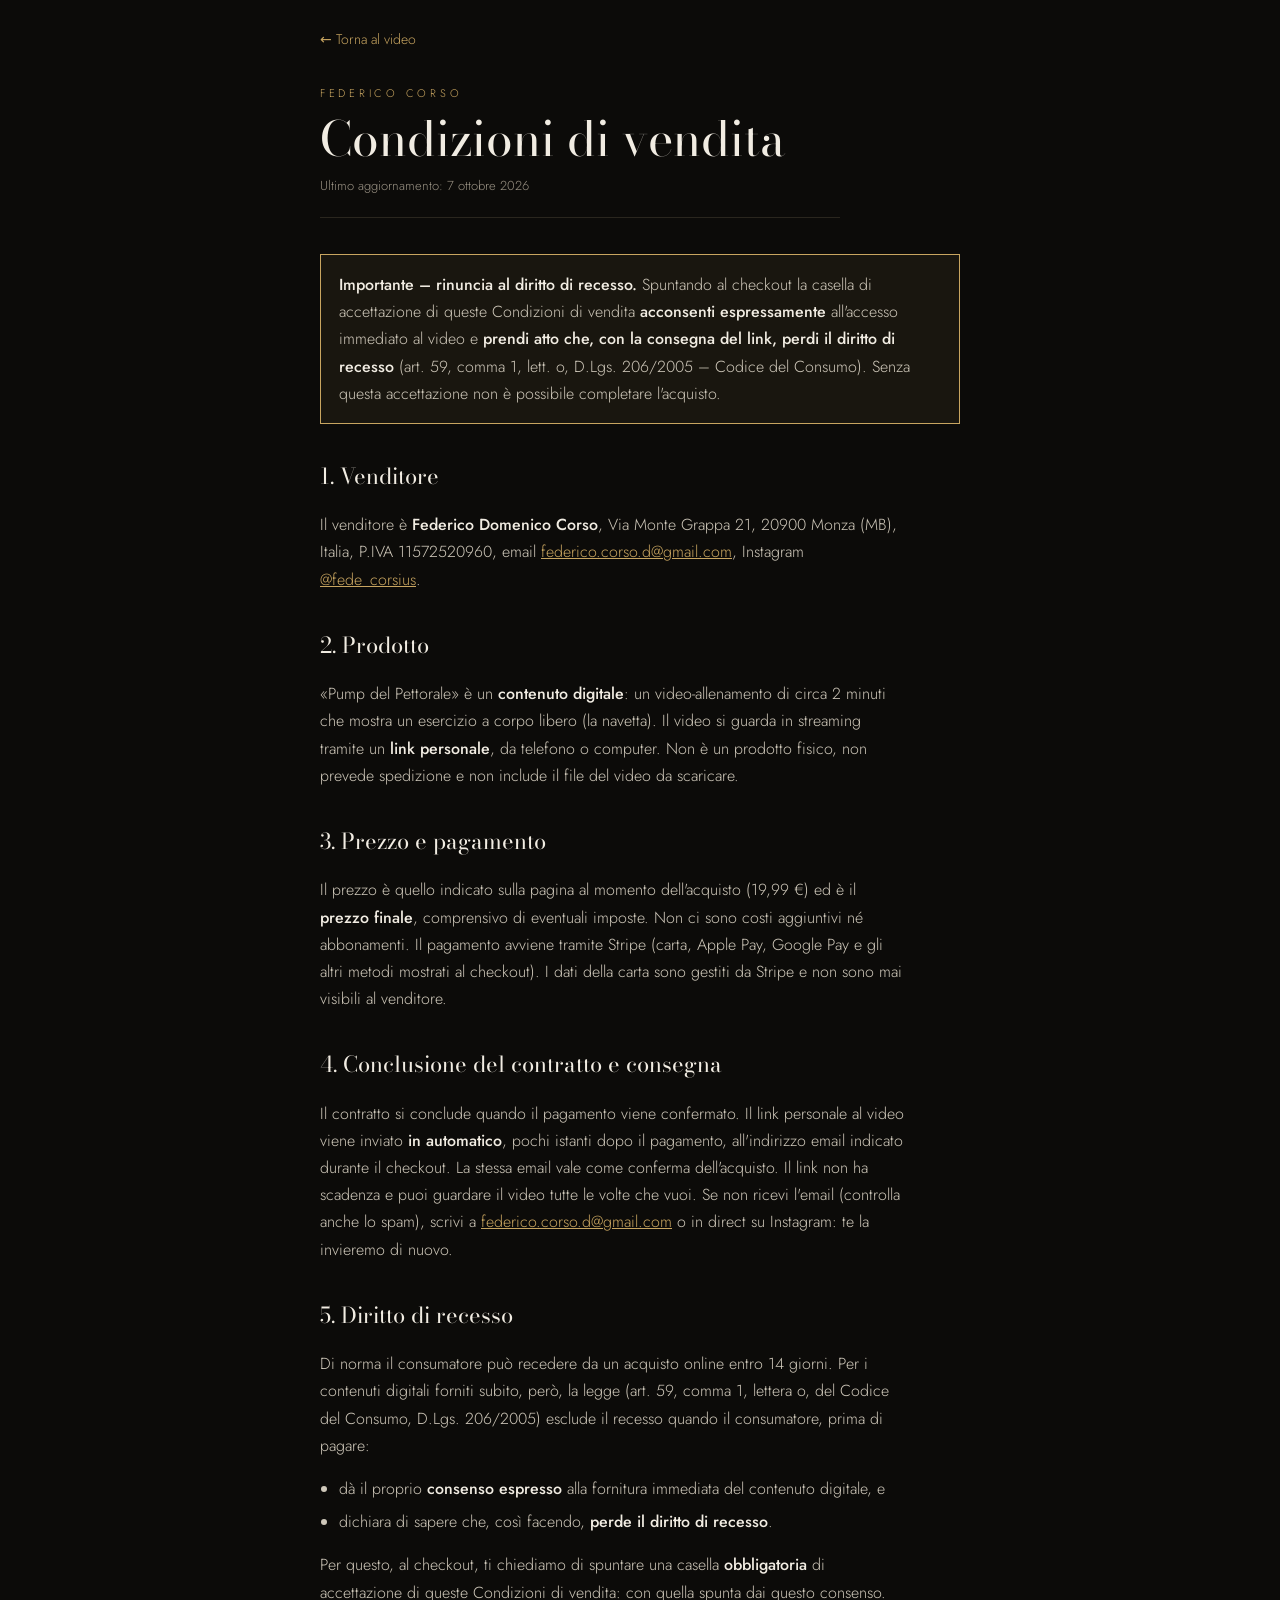
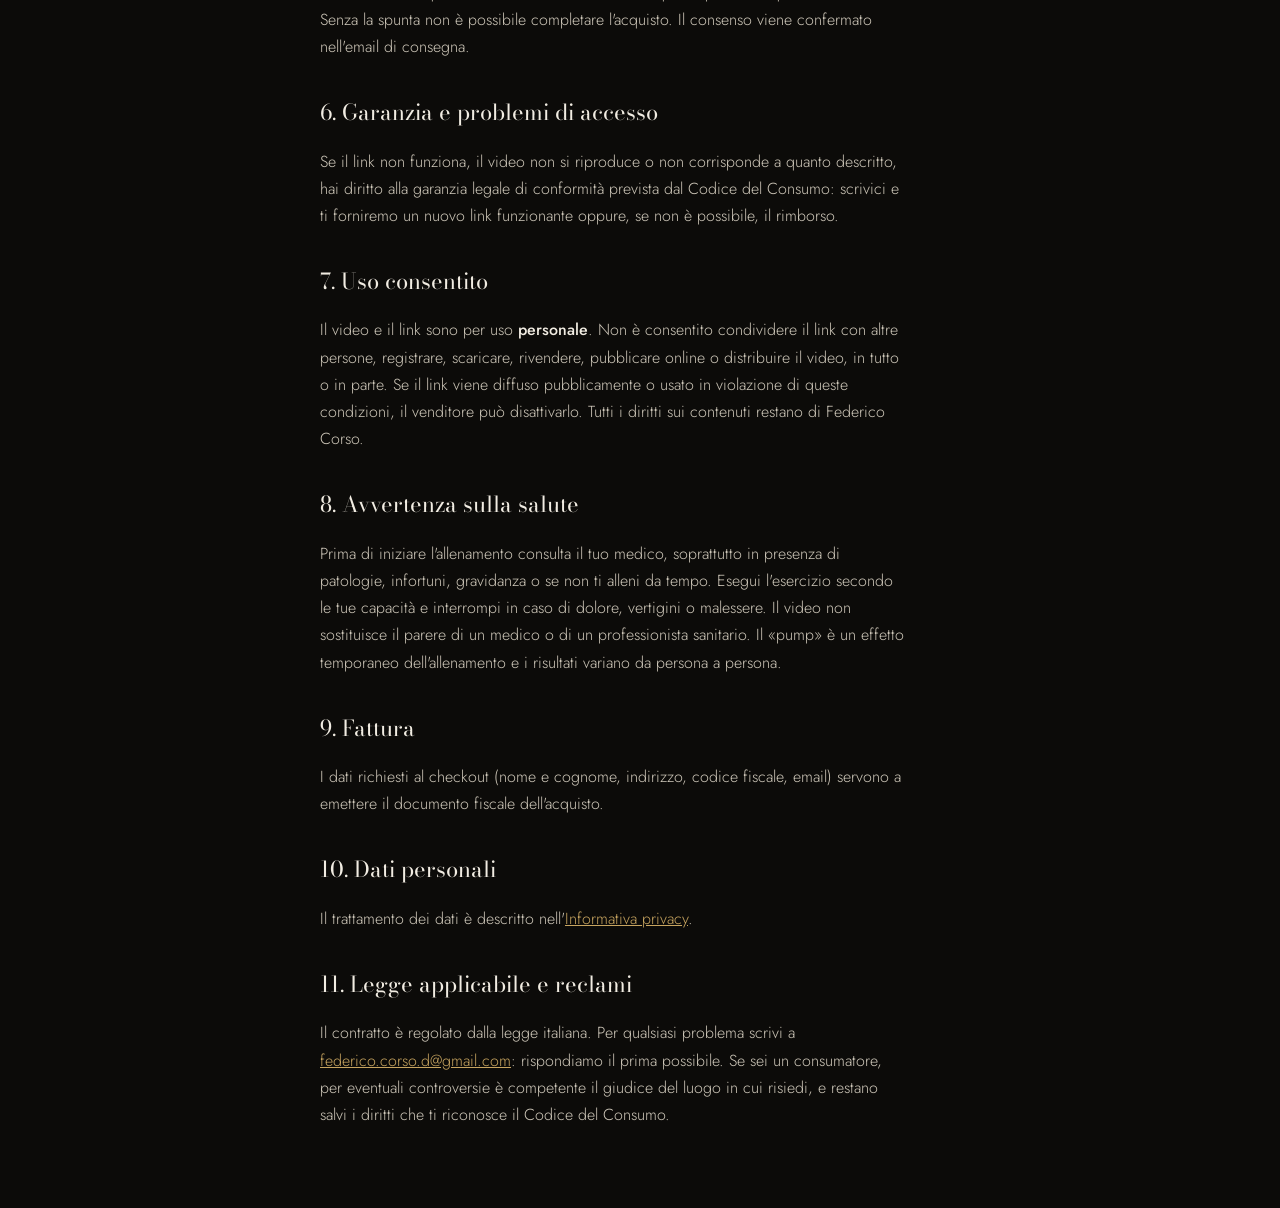
==== condizioni.html @ fdc066a7 "Pagina di vendita PUMP DEL PETTORALE, condizioni e privacy Co-Authored-By: Claude Opus 5.5 <noreply@" ====
<!doctype html>
<html lang="it">
<head>
<meta charset="utf-8">
<meta name="viewport" content="width=device-width, initial-scale=1, viewport-fit=cover">
<title>Condizioni di vendita – Pump del Pettorale</title>
<link rel="stylesheet" href="fonts/fonts.css">
<link rel="stylesheet" href="legale.css">
</head>
<body>
<main class="wrap">
  <p class="back"><a href="./">← Torna al video</a></p>
  <p class="eyebrow">Federico Corso</p>
  <h1>Condizioni di vendita</h1>
  <p class="updated">Ultimo aggiornamento: 7 ottobre 2026</p>

  <div class="avviso" role="note">
    <p><strong>Importante – rinuncia al diritto di recesso.</strong> Spuntando al checkout la casella di accettazione di queste Condizioni di vendita <strong>acconsenti espressamente</strong> all'accesso immediato al video e <strong>prendi atto che, con la consegna del link, perdi il diritto di recesso</strong> (art. 59, comma 1, lett. o, D.Lgs. 206/2005 – Codice del Consumo). Senza questa accettazione non è possibile completare l'acquisto.</p>
  </div>

  <h2>1. Venditore</h2>
  <p>Il venditore è <strong>Federico Domenico Corso</strong>, Via Monte Grappa 21, 20900 Monza (MB), Italia, P.IVA 11572520960, email <a href="mailto:federico.corso.d@gmail.com">federico.corso.d@gmail.com</a>, Instagram <a href="https://www.instagram.com/fede_corsius/" target="_blank" rel="noopener">@fede_corsius</a>.</p>

  <h2>2. Prodotto</h2>
  <p>«Pump del Pettorale» è un <strong>contenuto digitale</strong>: un video-allenamento di circa 2 minuti che mostra un esercizio a corpo libero (la navetta). Il video si guarda in streaming tramite un <strong>link personale</strong>, da telefono o computer. Non è un prodotto fisico, non prevede spedizione e non include il file del video da scaricare.</p>

  <h2>3. Prezzo e pagamento</h2>
  <p>Il prezzo è quello indicato sulla pagina al momento dell'acquisto (19,99 €) ed è il <strong>prezzo finale</strong>, comprensivo di eventuali imposte. Non ci sono costi aggiuntivi né abbonamenti. Il pagamento avviene tramite Stripe (carta, Apple Pay, Google Pay e gli altri metodi mostrati al checkout). I dati della carta sono gestiti da Stripe e non sono mai visibili al venditore.</p>

  <h2>4. Conclusione del contratto e consegna</h2>
  <p>Il contratto si conclude quando il pagamento viene confermato. Il link personale al video viene inviato <strong>in automatico</strong>, pochi istanti dopo il pagamento, all'indirizzo email indicato durante il checkout. La stessa email vale come conferma dell'acquisto. Il link non ha scadenza e puoi guardare il video tutte le volte che vuoi. Se non ricevi l'email (controlla anche lo spam), scrivi a <a href="mailto:federico.corso.d@gmail.com">federico.corso.d@gmail.com</a> o in direct su Instagram: te la invieremo di nuovo.</p>

  <h2>5. Diritto di recesso</h2>
  <p>Di norma il consumatore può recedere da un acquisto online entro 14 giorni. Per i contenuti digitali forniti subito, però, la legge (art. 59, comma 1, lettera o, del Codice del Consumo, D.Lgs. 206/2005) esclude il recesso quando il consumatore, prima di pagare:</p>
  <ul>
    <li>dà il proprio <strong>consenso espresso</strong> alla fornitura immediata del contenuto digitale, e</li>
    <li>dichiara di sapere che, così facendo, <strong>perde il diritto di recesso</strong>.</li>
  </ul>
  <p>Per questo, al checkout, ti chiediamo di spuntare una casella <strong>obbligatoria</strong> di accettazione di queste Condizioni di vendita: con quella spunta dai questo consenso. Senza la spunta non è possibile completare l'acquisto. Il consenso viene confermato nell'email di consegna.</p>

  <h2>6. Garanzia e problemi di accesso</h2>
  <p>Se il link non funziona, il video non si riproduce o non corrisponde a quanto descritto, hai diritto alla garanzia legale di conformità prevista dal Codice del Consumo: scrivici e ti forniremo un nuovo link funzionante oppure, se non è possibile, il rimborso.</p>

  <h2>7. Uso consentito</h2>
  <p>Il video e il link sono per uso <strong>personale</strong>. Non è consentito condividere il link con altre persone, registrare, scaricare, rivendere, pubblicare online o distribuire il video, in tutto o in parte. Se il link viene diffuso pubblicamente o usato in violazione di queste condizioni, il venditore può disattivarlo. Tutti i diritti sui contenuti restano di Federico Corso.</p>

  <h2>8. Avvertenza sulla salute</h2>
  <p>Prima di iniziare l'allenamento consulta il tuo medico, soprattutto in presenza di patologie, infortuni, gravidanza o se non ti alleni da tempo. Esegui l'esercizio secondo le tue capacità e interrompi in caso di dolore, vertigini o malessere. Il video non sostituisce il parere di un medico o di un professionista sanitario. Il «pump» è un effetto temporaneo dell'allenamento e i risultati variano da persona a persona.</p>

  <h2>9. Fattura</h2>
  <p>I dati richiesti al checkout (nome e cognome, indirizzo, codice fiscale, email) servono a emettere il documento fiscale dell'acquisto.</p>

  <h2>10. Dati personali</h2>
  <p>Il trattamento dei dati è descritto nell'<a href="privacy.html">Informativa privacy</a>.</p>

  <h2>11. Legge applicabile e reclami</h2>
  <p>Il contratto è regolato dalla legge italiana. Per qualsiasi problema scrivi a <a href="mailto:federico.corso.d@gmail.com">federico.corso.d@gmail.com</a>: rispondiamo il prima possibile. Se sei un consumatore, per eventuali controversie è competente il giudice del luogo in cui risiedi, e restano salvi i diritti che ti riconosce il Codice del Consumo.</p>
</main>
</body>
</html>
---- fonts/fonts.css ----
/* Font ospitati sul sito (niente richieste ai server di Google). Licenza: SIL Open Font License. */
@font-face { font-family: 'Bodoni Moda'; font-style: normal; font-weight: 400 500; font-display: swap; src: url(bodoni-moda.woff2) format('woff2'); }
@font-face { font-family: 'Bodoni Moda'; font-style: italic; font-weight: 400; font-display: swap; src: url(bodoni-moda-italic.woff2) format('woff2'); }
@font-face { font-family: 'Jost'; font-style: normal; font-weight: 300 500; font-display: swap; src: url(jost.woff2) format('woff2'); }
---- legale.css ----
/* Stile delle pagine legali: stessi colori e caratteri della pagina principale. */
:root {
  color-scheme: dark;
  --ink: #0c0b09;
  --line: #2a261e;
  --gold: #c8a560;
  --ivory: #f1ece2;
  --text: #cfc8ba;
  --muted: #9a9284;
  --display: "Bodoni Moda", "Didot", "Bodoni 72", Georgia, serif;
  --body: "Jost", "Futura", "Century Gothic", system-ui, sans-serif;
}
* { box-sizing: border-box; }
html, body { background: var(--ink); }
body {
  margin: 0;
  color: var(--text);
  font-family: var(--body);
  font-weight: 300;
  font-size: 16px;
  line-height: 1.7;
  padding-inline: 20px;
  -webkit-font-smoothing: antialiased;
}
.wrap { max-width: 640px; margin: 0 auto; padding-block: 28px 64px; }
a { color: var(--gold); }
a:focus-visible { outline: 2px solid var(--gold); outline-offset: 2px; }
.back { margin: 0 0 32px; font-size: 14px; }
.back a { text-decoration: none; }
.eyebrow { font-size: 11px; letter-spacing: .34em; text-transform: uppercase; color: var(--gold); margin: 0 0 12px; }
h1 { font-family: var(--display); font-weight: 400; color: var(--ivory); font-size: clamp(34px, 8vw, 48px); line-height: 1.05; margin: 0 0 10px; text-wrap: balance; }
.updated { font-size: 13px; color: var(--muted); margin: 0 0 36px; padding-bottom: 20px; border-bottom: 1px solid var(--line); }
h2 { font-family: var(--display); font-weight: 400; color: var(--ivory); font-size: 22px; margin: 34px 0 10px; }
p, li { max-width: 65ch; }
ul { padding-left: 1.2em; }
li { margin-bottom: 6px; }
strong { color: var(--ivory); font-weight: 500; }
.avviso { border: 1px solid var(--gold); padding: 16px 18px; margin: 0 0 8px; background: rgba(200, 165, 96, .07); }
.avviso p { margin: 0; }
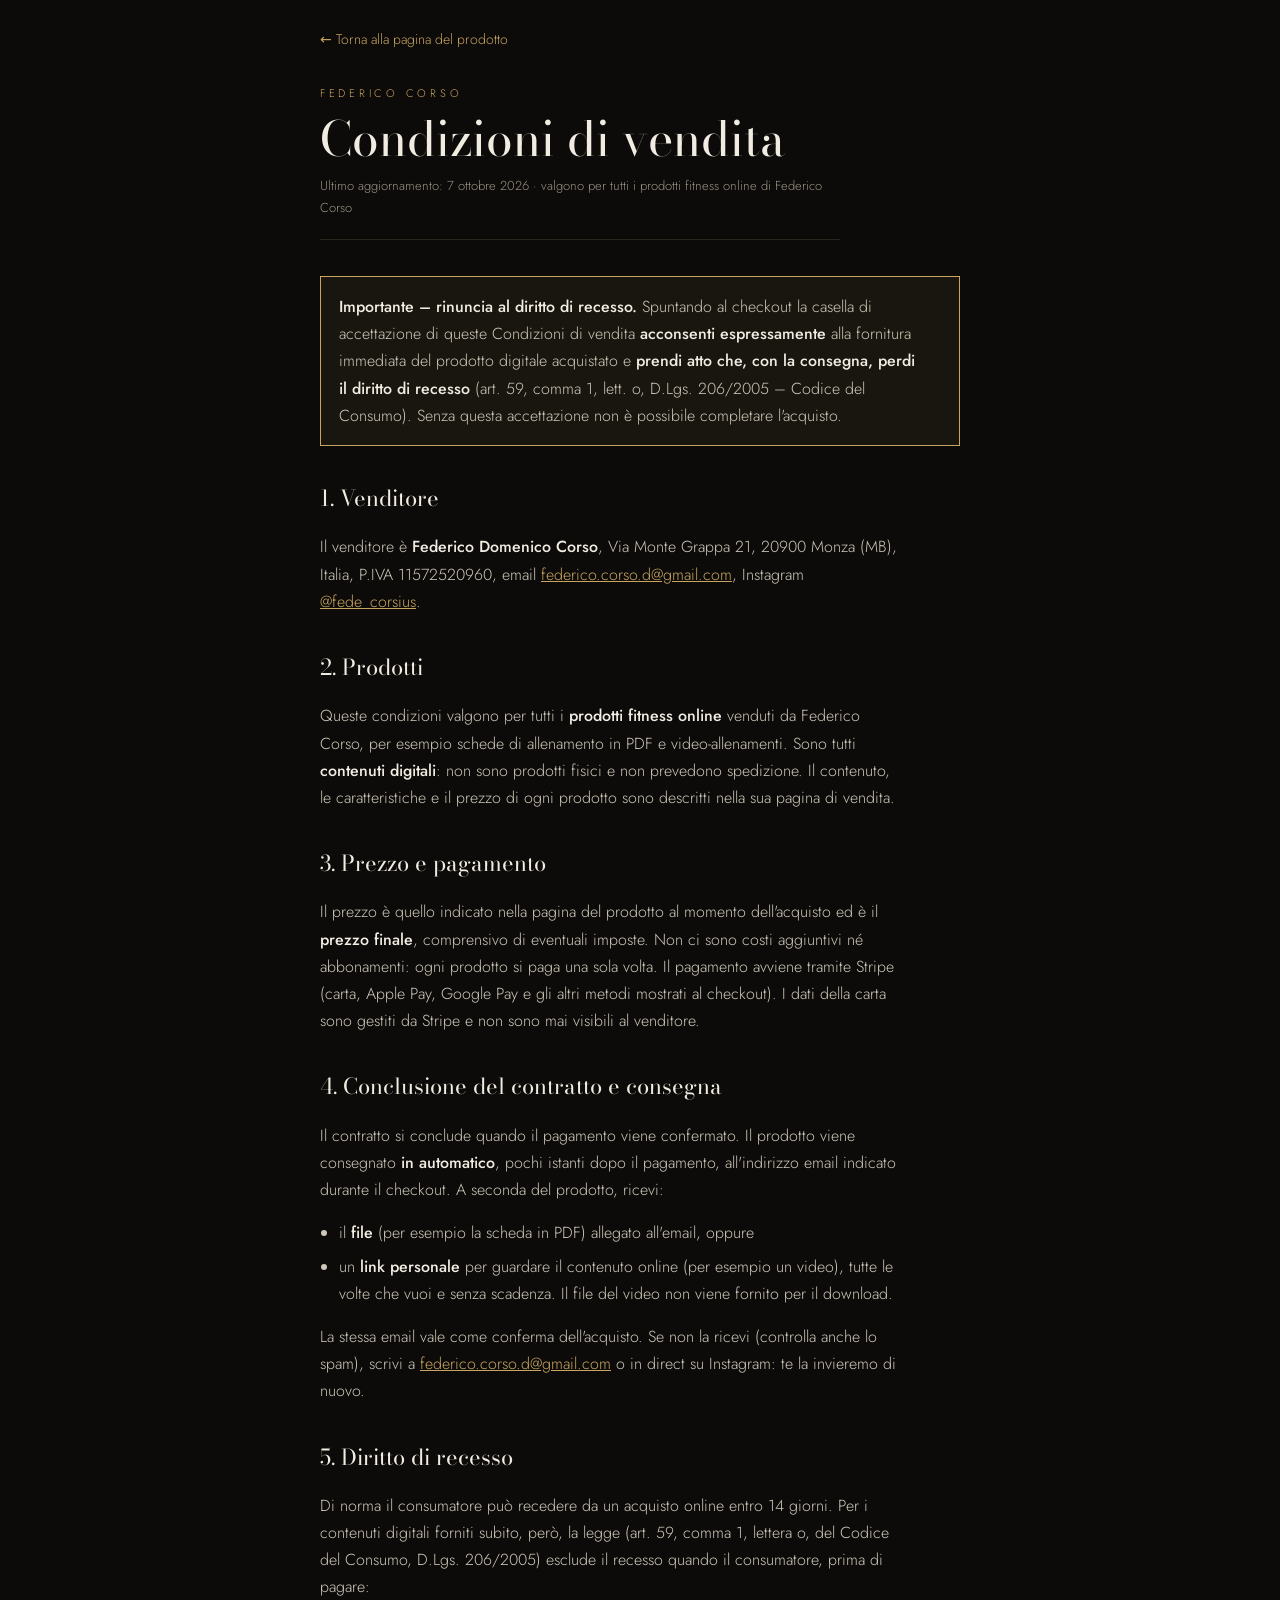
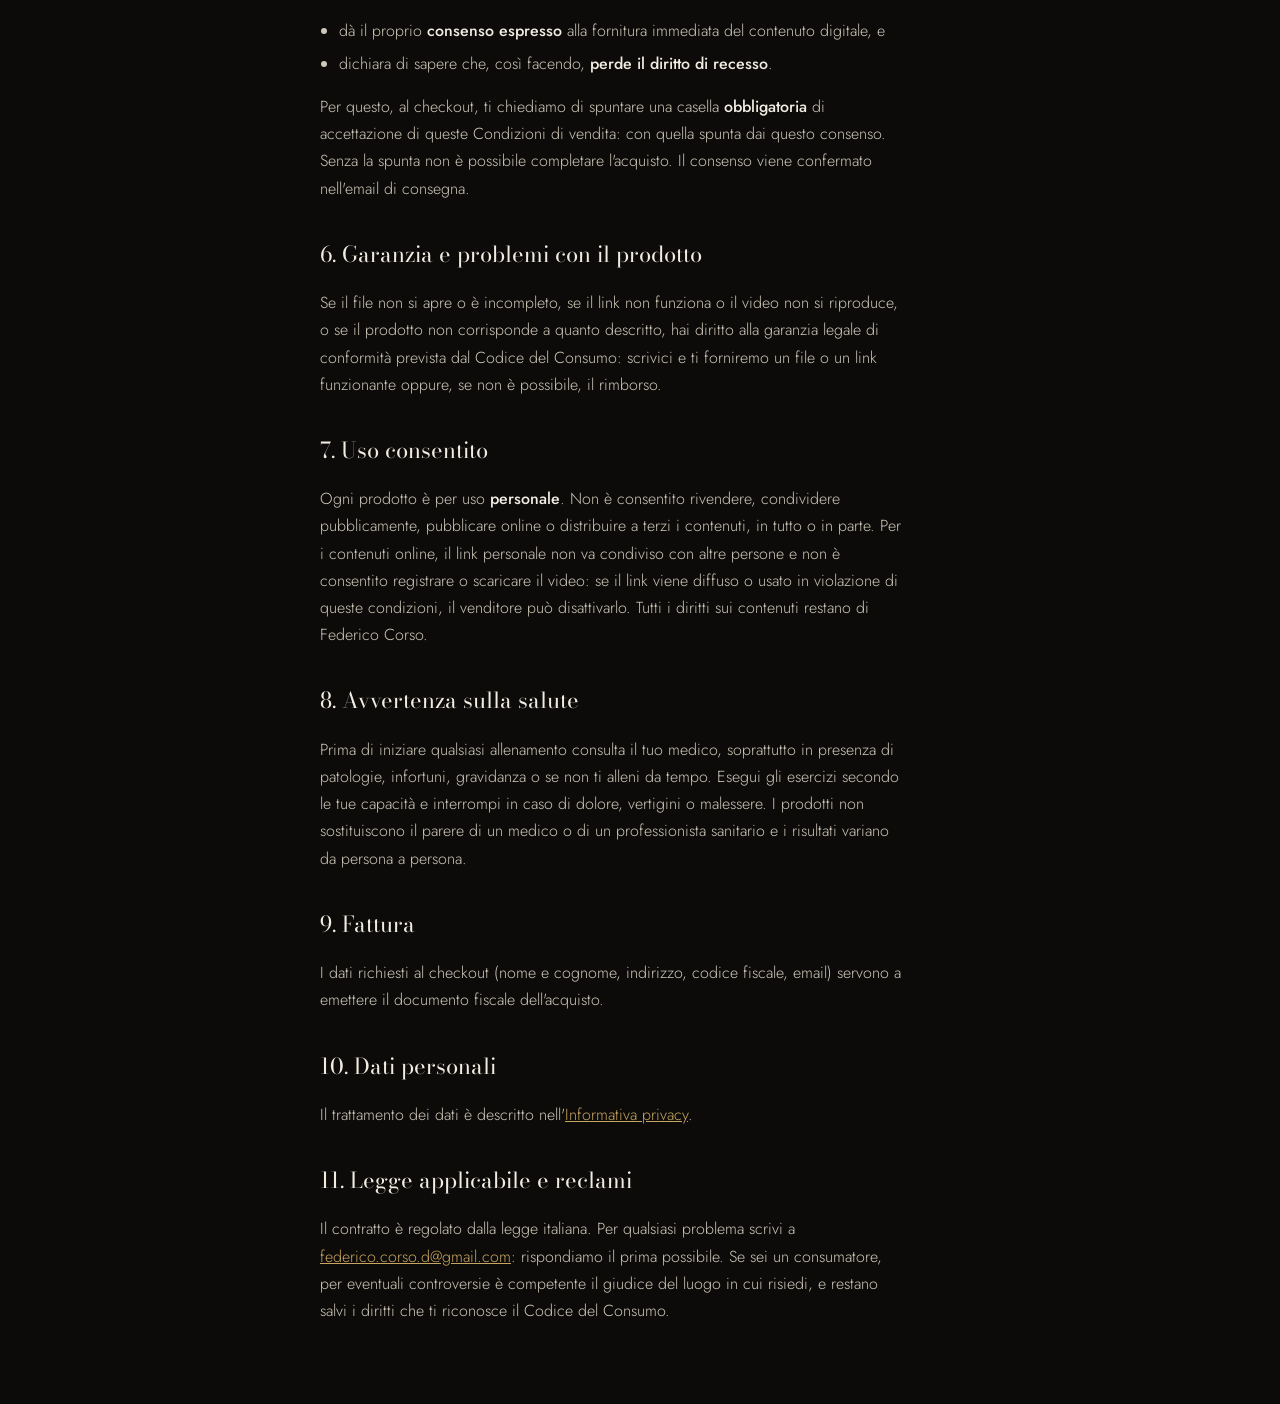
==== commit d36868f8: "Condizioni e privacy generiche per tutti i prodotti fitness online Co-Authored-By: Claude Opus 5.5 <" ====
--- a/condizioni.html
+++ b/condizioni.html
@@ -3,32 +3,37 @@
 <head>
 <meta charset="utf-8">
 <meta name="viewport" content="width=device-width, initial-scale=1, viewport-fit=cover">
-<title>Condizioni di vendita – Pump del Pettorale</title>
+<title>Condizioni di vendita – Federico Corso</title>
 <link rel="stylesheet" href="fonts/fonts.css">
 <link rel="stylesheet" href="legale.css">
 </head>
 <body>
 <main class="wrap">
-  <p class="back"><a href="./">← Torna al video</a></p>
+  <p class="back"><a href="./">← Torna alla pagina del prodotto</a></p>
   <p class="eyebrow">Federico Corso</p>
   <h1>Condizioni di vendita</h1>
-  <p class="updated">Ultimo aggiornamento: 7 ottobre 2026</p>
+  <p class="updated">Ultimo aggiornamento: 7 ottobre 2026 · valgono per tutti i prodotti fitness online di Federico Corso</p>
 
   <div class="avviso" role="note">
-    <p><strong>Importante – rinuncia al diritto di recesso.</strong> Spuntando al checkout la casella di accettazione di queste Condizioni di vendita <strong>acconsenti espressamente</strong> all'accesso immediato al video e <strong>prendi atto che, con la consegna del link, perdi il diritto di recesso</strong> (art. 59, comma 1, lett. o, D.Lgs. 206/2005 – Codice del Consumo). Senza questa accettazione non è possibile completare l'acquisto.</p>
+    <p><strong>Importante – rinuncia al diritto di recesso.</strong> Spuntando al checkout la casella di accettazione di queste Condizioni di vendita <strong>acconsenti espressamente</strong> alla fornitura immediata del prodotto digitale acquistato e <strong>prendi atto che, con la consegna, perdi il diritto di recesso</strong> (art. 59, comma 1, lett. o, D.Lgs. 206/2005 – Codice del Consumo). Senza questa accettazione non è possibile completare l'acquisto.</p>
   </div>
 
   <h2>1. Venditore</h2>
   <p>Il venditore è <strong>Federico Domenico Corso</strong>, Via Monte Grappa 21, 20900 Monza (MB), Italia, P.IVA 11572520960, email <a href="mailto:federico.corso.d@gmail.com">federico.corso.d@gmail.com</a>, Instagram <a href="https://www.instagram.com/fede_corsius/" target="_blank" rel="noopener">@fede_corsius</a>.</p>
 
-  <h2>2. Prodotto</h2>
-  <p>«Pump del Pettorale» è un <strong>contenuto digitale</strong>: un video-allenamento di circa 2 minuti che mostra un esercizio a corpo libero (la navetta). Il video si guarda in streaming tramite un <strong>link personale</strong>, da telefono o computer. Non è un prodotto fisico, non prevede spedizione e non include il file del video da scaricare.</p>
+  <h2>2. Prodotti</h2>
+  <p>Queste condizioni valgono per tutti i <strong>prodotti fitness online</strong> venduti da Federico Corso, per esempio schede di allenamento in PDF e video-allenamenti. Sono tutti <strong>contenuti digitali</strong>: non sono prodotti fisici e non prevedono spedizione. Il contenuto, le caratteristiche e il prezzo di ogni prodotto sono descritti nella sua pagina di vendita.</p>
 
   <h2>3. Prezzo e pagamento</h2>
-  <p>Il prezzo è quello indicato sulla pagina al momento dell'acquisto (19,99 €) ed è il <strong>prezzo finale</strong>, comprensivo di eventuali imposte. Non ci sono costi aggiuntivi né abbonamenti. Il pagamento avviene tramite Stripe (carta, Apple Pay, Google Pay e gli altri metodi mostrati al checkout). I dati della carta sono gestiti da Stripe e non sono mai visibili al venditore.</p>
+  <p>Il prezzo è quello indicato nella pagina del prodotto al momento dell'acquisto ed è il <strong>prezzo finale</strong>, comprensivo di eventuali imposte. Non ci sono costi aggiuntivi né abbonamenti: ogni prodotto si paga una sola volta. Il pagamento avviene tramite Stripe (carta, Apple Pay, Google Pay e gli altri metodi mostrati al checkout). I dati della carta sono gestiti da Stripe e non sono mai visibili al venditore.</p>
 
   <h2>4. Conclusione del contratto e consegna</h2>
-  <p>Il contratto si conclude quando il pagamento viene confermato. Il link personale al video viene inviato <strong>in automatico</strong>, pochi istanti dopo il pagamento, all'indirizzo email indicato durante il checkout. La stessa email vale come conferma dell'acquisto. Il link non ha scadenza e puoi guardare il video tutte le volte che vuoi. Se non ricevi l'email (controlla anche lo spam), scrivi a <a href="mailto:federico.corso.d@gmail.com">federico.corso.d@gmail.com</a> o in direct su Instagram: te la invieremo di nuovo.</p>
+  <p>Il contratto si conclude quando il pagamento viene confermato. Il prodotto viene consegnato <strong>in automatico</strong>, pochi istanti dopo il pagamento, all'indirizzo email indicato durante il checkout. A seconda del prodotto, ricevi:</p>
+  <ul>
+    <li>il <strong>file</strong> (per esempio la scheda in PDF) allegato all'email, oppure</li>
+    <li>un <strong>link personale</strong> per guardare il contenuto online (per esempio un video), tutte le volte che vuoi e senza scadenza. Il file del video non viene fornito per il download.</li>
+  </ul>
+  <p>La stessa email vale come conferma dell'acquisto. Se non la ricevi (controlla anche lo spam), scrivi a <a href="mailto:federico.corso.d@gmail.com">federico.corso.d@gmail.com</a> o in direct su Instagram: te la invieremo di nuovo.</p>
 
   <h2>5. Diritto di recesso</h2>
   <p>Di norma il consumatore può recedere da un acquisto online entro 14 giorni. Per i contenuti digitali forniti subito, però, la legge (art. 59, comma 1, lettera o, del Codice del Consumo, D.Lgs. 206/2005) esclude il recesso quando il consumatore, prima di pagare:</p>
@@ -38,14 +43,14 @@
   </ul>
   <p>Per questo, al checkout, ti chiediamo di spuntare una casella <strong>obbligatoria</strong> di accettazione di queste Condizioni di vendita: con quella spunta dai questo consenso. Senza la spunta non è possibile completare l'acquisto. Il consenso viene confermato nell'email di consegna.</p>
 
-  <h2>6. Garanzia e problemi di accesso</h2>
-  <p>Se il link non funziona, il video non si riproduce o non corrisponde a quanto descritto, hai diritto alla garanzia legale di conformità prevista dal Codice del Consumo: scrivici e ti forniremo un nuovo link funzionante oppure, se non è possibile, il rimborso.</p>
+  <h2>6. Garanzia e problemi con il prodotto</h2>
+  <p>Se il file non si apre o è incompleto, se il link non funziona o il video non si riproduce, o se il prodotto non corrisponde a quanto descritto, hai diritto alla garanzia legale di conformità prevista dal Codice del Consumo: scrivici e ti forniremo un file o un link funzionante oppure, se non è possibile, il rimborso.</p>
 
   <h2>7. Uso consentito</h2>
-  <p>Il video e il link sono per uso <strong>personale</strong>. Non è consentito condividere il link con altre persone, registrare, scaricare, rivendere, pubblicare online o distribuire il video, in tutto o in parte. Se il link viene diffuso pubblicamente o usato in violazione di queste condizioni, il venditore può disattivarlo. Tutti i diritti sui contenuti restano di Federico Corso.</p>
+  <p>Ogni prodotto è per uso <strong>personale</strong>. Non è consentito rivendere, condividere pubblicamente, pubblicare online o distribuire a terzi i contenuti, in tutto o in parte. Per i contenuti online, il link personale non va condiviso con altre persone e non è consentito registrare o scaricare il video: se il link viene diffuso o usato in violazione di queste condizioni, il venditore può disattivarlo. Tutti i diritti sui contenuti restano di Federico Corso.</p>
 
   <h2>8. Avvertenza sulla salute</h2>
-  <p>Prima di iniziare l'allenamento consulta il tuo medico, soprattutto in presenza di patologie, infortuni, gravidanza o se non ti alleni da tempo. Esegui l'esercizio secondo le tue capacità e interrompi in caso di dolore, vertigini o malessere. Il video non sostituisce il parere di un medico o di un professionista sanitario. Il «pump» è un effetto temporaneo dell'allenamento e i risultati variano da persona a persona.</p>
+  <p>Prima di iniziare qualsiasi allenamento consulta il tuo medico, soprattutto in presenza di patologie, infortuni, gravidanza o se non ti alleni da tempo. Esegui gli esercizi secondo le tue capacità e interrompi in caso di dolore, vertigini o malessere. I prodotti non sostituiscono il parere di un medico o di un professionista sanitario e i risultati variano da persona a persona.</p>
 
   <h2>9. Fattura</h2>
   <p>I dati richiesti al checkout (nome e cognome, indirizzo, codice fiscale, email) servono a emettere il documento fiscale dell'acquisto.</p>
